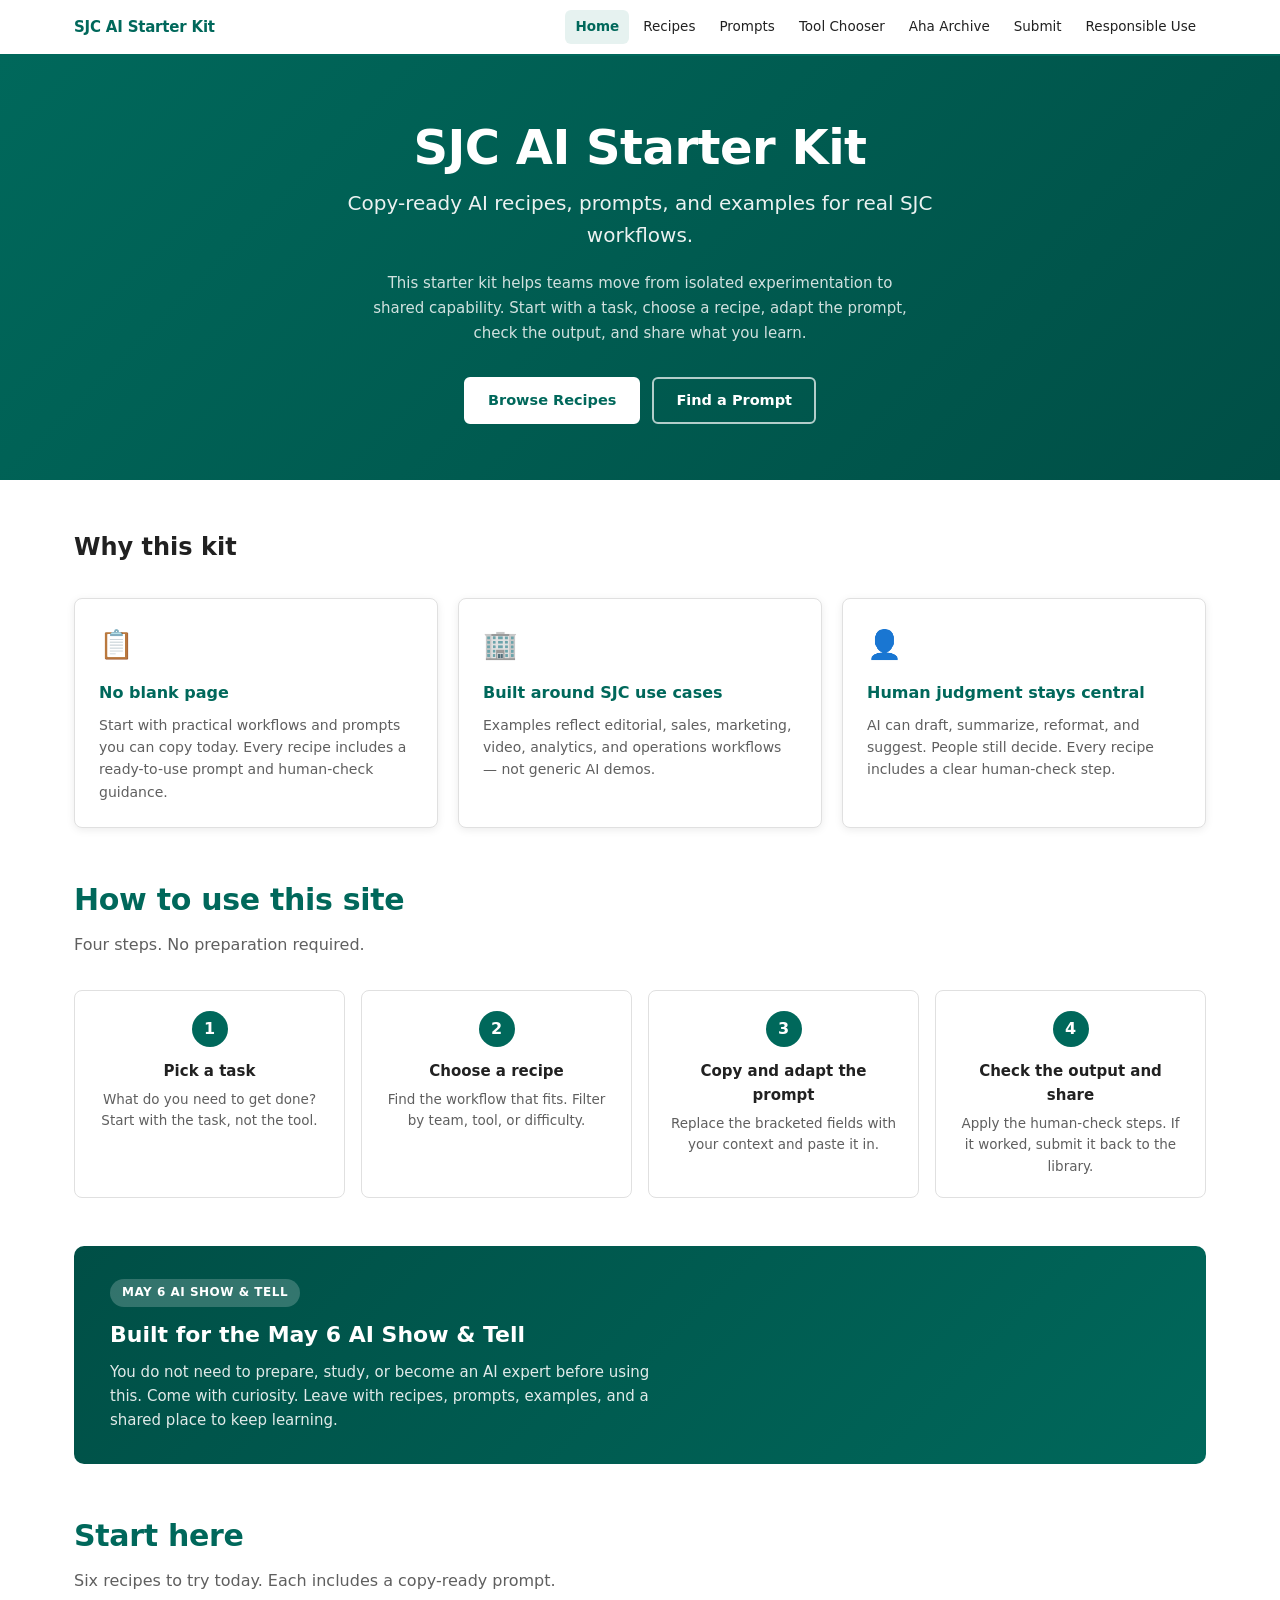
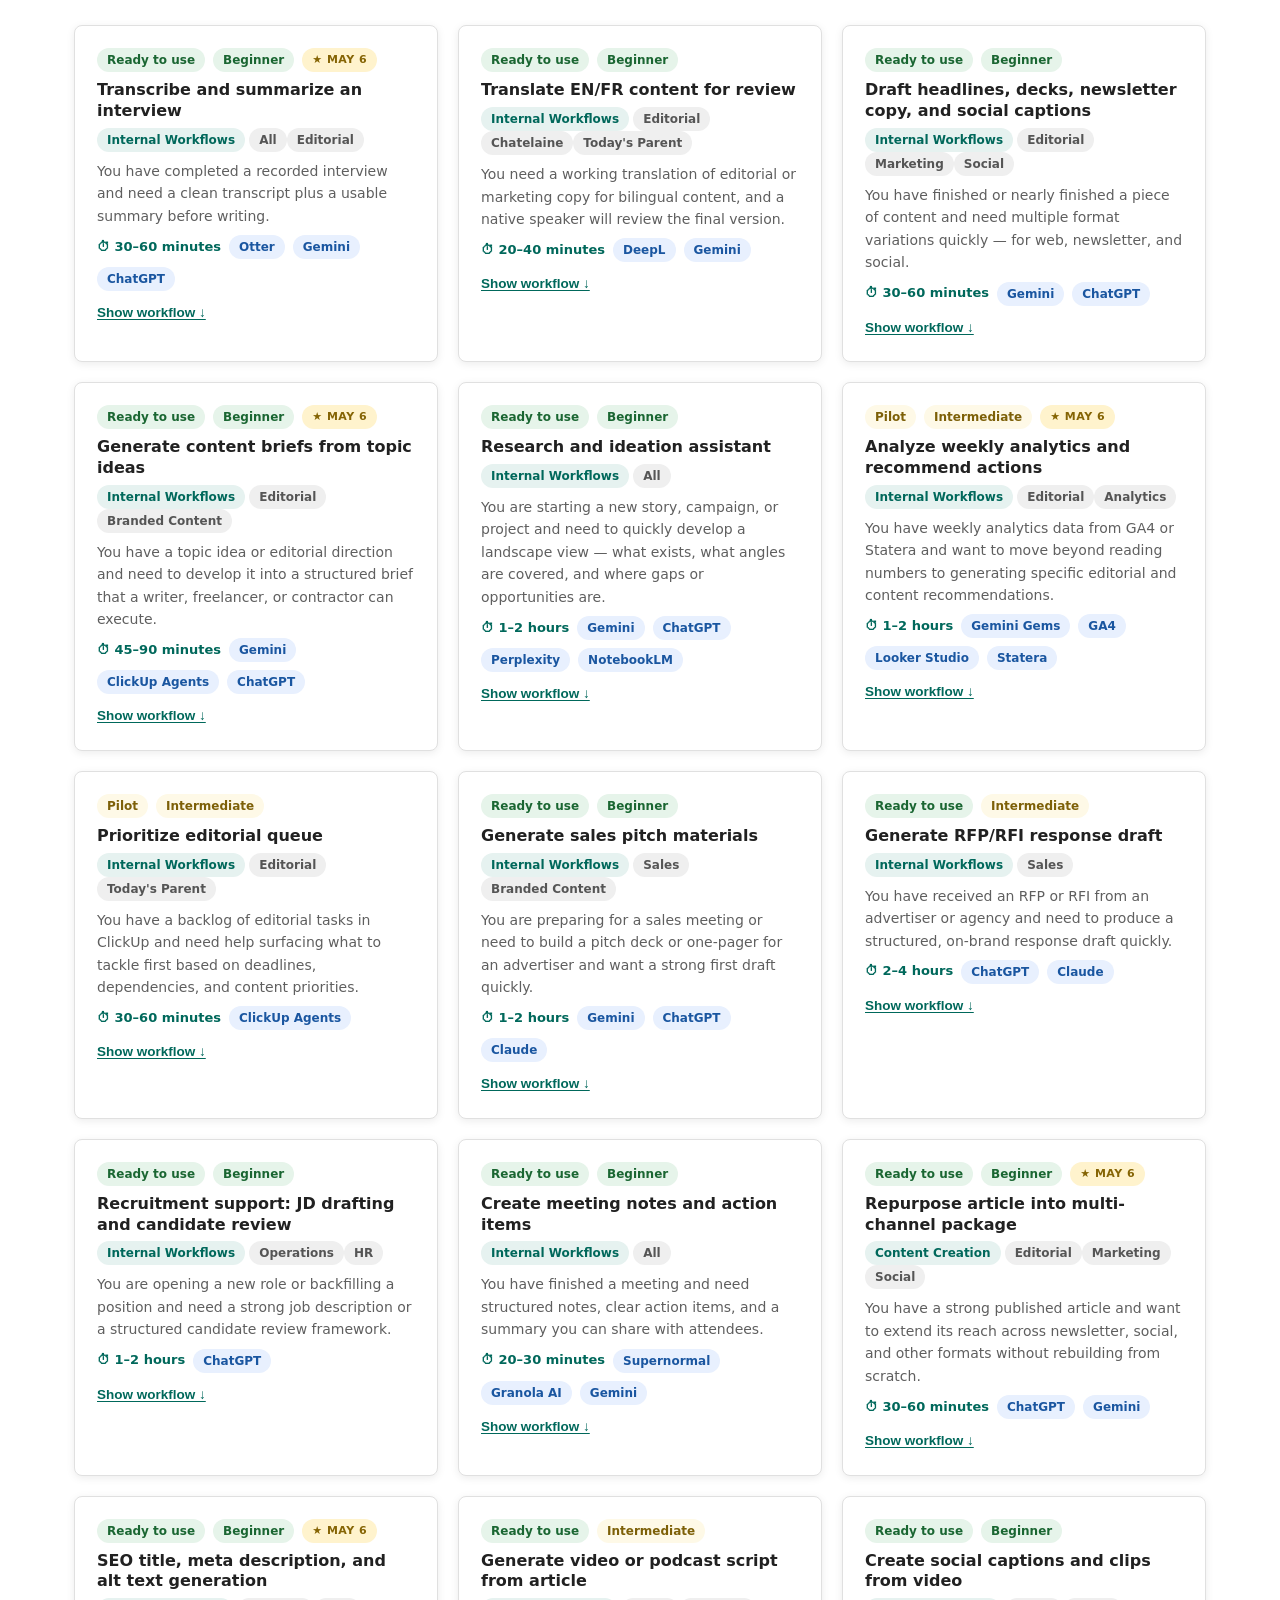
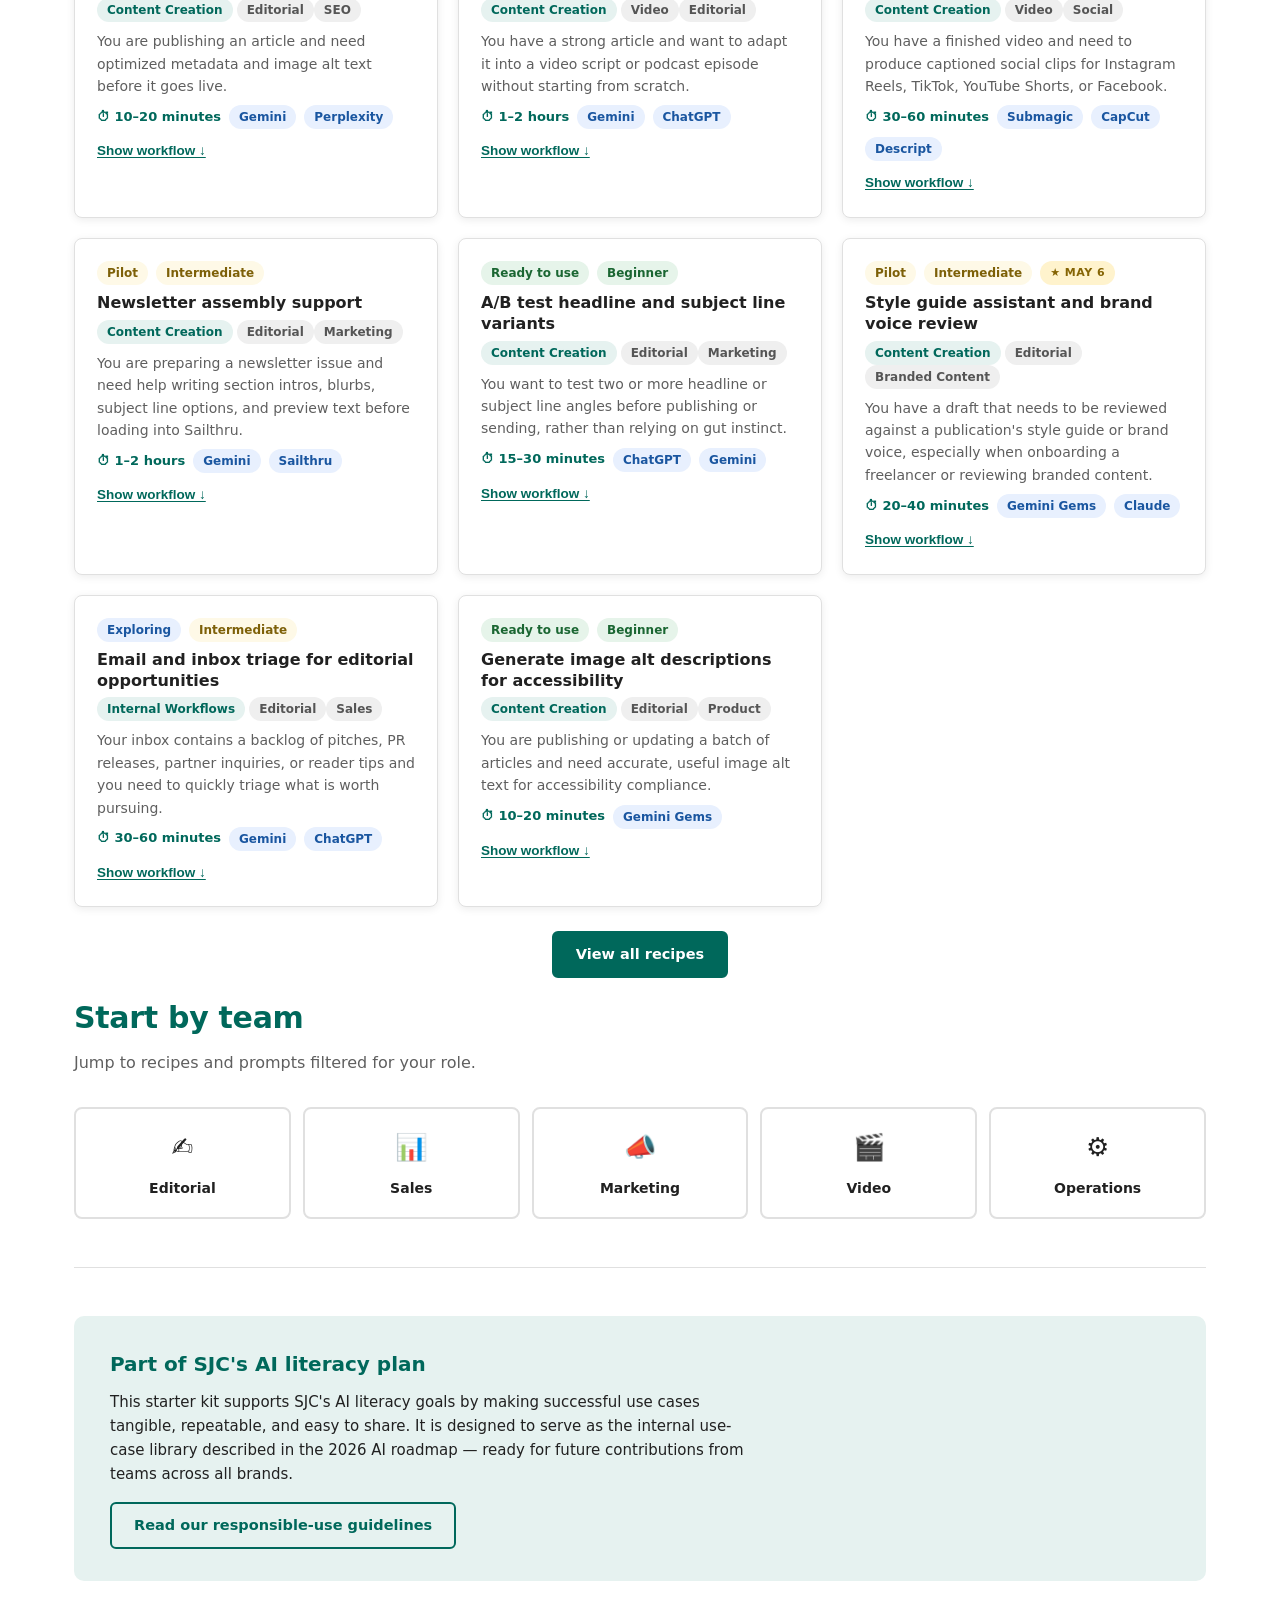
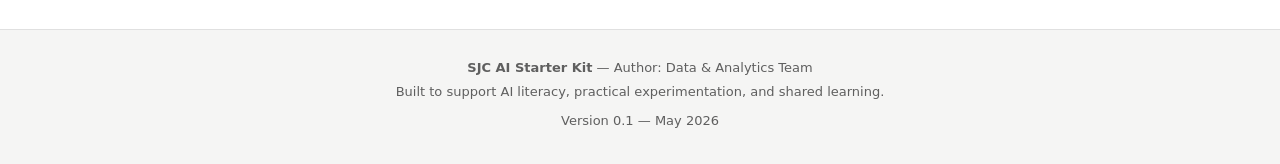
==== index.html @ 209d17f8 "feat: SJC AI Starter Kit v0.1 — 20 recipes, 50 prompts, 28 tools" ====
<!DOCTYPE html>
<html lang="en">
<head>
  <meta charset="UTF-8">
  <meta name="viewport" content="width=device-width, initial-scale=1.0">
  <title>SJC AI Starter Kit</title>
  <meta name="description" content="Copy-ready AI recipes, prompts, and examples for real SJC workflows.">
  <link rel="stylesheet" href="assets/styles.css">
</head>
<body>
<a href="#main" class="skip-link">Skip to main content</a>

<nav class="site-nav" role="navigation" aria-label="Main navigation">
  <div class="nav-inner">
    <a href="index.html" class="nav-logo">SJC AI Starter Kit</a>
    <button class="nav-toggle" aria-label="Toggle navigation" aria-expanded="false">&#9776;</button>
    <ul class="nav-links" role="list">
      <li><a href="index.html">Home</a></li>
      <li><a href="recipes.html">Recipes</a></li>
      <li><a href="prompts.html">Prompts</a></li>
      <li><a href="tools.html">Tool Chooser</a></li>
      <li><a href="aha-archive.html">Aha Archive</a></li>
      <li><a href="submit.html">Submit</a></li>
      <li><a href="responsible-use.html">Responsible Use</a></li>
    </ul>
  </div>
</nav>

<main id="main">
  <!-- Hero -->
  <section class="hero" aria-labelledby="hero-title">
    <h1 id="hero-title">SJC AI Starter Kit</h1>
    <p class="subtitle">Copy-ready AI recipes, prompts, and examples for real SJC workflows.</p>
    <p class="body-copy">This starter kit helps teams move from isolated experimentation to shared capability. Start with a task, choose a recipe, adapt the prompt, check the output, and share what you learn.</p>
    <div class="hero-ctas">
      <a href="recipes.html" class="btn btn-primary">Browse Recipes</a>
      <a href="prompts.html" class="btn btn-secondary">Find a Prompt</a>
    </div>
  </section>

  <div class="container">
    <!-- Value cards -->
    <section aria-labelledby="value-heading" style="padding-top:48px;">
      <h2 id="value-heading" class="sr-only">Why this kit</h2>
      <div class="value-cards">
        <div class="value-card">
          <div class="icon">📋</div>
          <h3>No blank page</h3>
          <p>Start with practical workflows and prompts you can copy today. Every recipe includes a ready-to-use prompt and human-check guidance.</p>
        </div>
        <div class="value-card">
          <div class="icon">🏢</div>
          <h3>Built around SJC use cases</h3>
          <p>Examples reflect editorial, sales, marketing, video, analytics, and operations workflows — not generic AI demos.</p>
        </div>
        <div class="value-card">
          <div class="icon">👤</div>
          <h3>Human judgment stays central</h3>
          <p>AI can draft, summarize, reformat, and suggest. People still decide. Every recipe includes a clear human-check step.</p>
        </div>
      </div>
    </section>

    <!-- How to use -->
    <section aria-labelledby="howto-heading" style="padding-top:16px;">
      <div class="section-header">
        <h2 id="howto-heading">How to use this site</h2>
        <p>Four steps. No preparation required.</p>
      </div>
      <div class="steps-row">
        <div class="step-card">
          <div class="step-num">1</div>
          <h3>Pick a task</h3>
          <p>What do you need to get done? Start with the task, not the tool.</p>
        </div>
        <div class="step-card">
          <div class="step-num">2</div>
          <h3>Choose a recipe</h3>
          <p>Find the workflow that fits. Filter by team, tool, or difficulty.</p>
        </div>
        <div class="step-card">
          <div class="step-num">3</div>
          <h3>Copy and adapt the prompt</h3>
          <p>Replace the bracketed fields with your context and paste it in.</p>
        </div>
        <div class="step-card">
          <div class="step-num">4</div>
          <h3>Check the output and share</h3>
          <p>Apply the human-check steps. If it worked, submit it back to the library.</p>
        </div>
      </div>
    </section>

    <!-- May 6 banner -->
    <div class="showntell-banner" role="complementary" aria-label="May 6 Show and Tell">
      <div class="banner-text">
        <span class="banner-tag">May 6 AI Show &amp; Tell</span>
        <h2>Built for the May 6 AI Show &amp; Tell</h2>
        <p>You do not need to prepare, study, or become an AI expert before using this. Come with curiosity. Leave with recipes, prompts, examples, and a shared place to keep learning.</p>
      </div>
    </div>

    <!-- Featured recipes -->
    <section aria-labelledby="featured-heading">
      <div class="section-header">
        <h2 id="featured-heading">Start here</h2>
        <p>Six recipes to try today. Each includes a copy-ready prompt.</p>
      </div>
      <div id="recipes-container" class="cards-grid" aria-live="polite">
        <p style="color:var(--text-muted);font-size:14px;">Loading recipes… If recipes do not appear, run <code>python3 -m http.server 8000</code> and open <a href="http://localhost:8000">localhost:8000</a>.</p>
      </div>
      <div style="margin-top:24px;text-align:center;">
        <a href="recipes.html" class="btn btn-teal">View all recipes</a>
      </div>
    </section>

    <!-- Starter paths -->
    <section aria-labelledby="paths-heading" style="padding-top:16px;">
      <div class="section-header">
        <h2 id="paths-heading">Start by team</h2>
        <p>Jump to recipes and prompts filtered for your role.</p>
      </div>
      <div class="starter-paths">
        <a href="recipes.html?team=Editorial" class="starter-path"><span class="path-icon">✍️</span>Editorial</a>
        <a href="recipes.html?team=Sales" class="starter-path"><span class="path-icon">📊</span>Sales</a>
        <a href="recipes.html?team=Marketing" class="starter-path"><span class="path-icon">📣</span>Marketing</a>
        <a href="recipes.html?team=Video" class="starter-path"><span class="path-icon">🎬</span>Video</a>
        <a href="recipes.html?team=Operations" class="starter-path"><span class="path-icon">⚙️</span>Operations</a>
      </div>
    </section>

    <hr class="section-divider">

    <!-- AI literacy -->
    <div class="literacy-section" role="complementary">
      <h2>Part of SJC's AI literacy plan</h2>
      <p>This starter kit supports SJC's AI literacy goals by making successful use cases tangible, repeatable, and easy to share. It is designed to serve as the internal use-case library described in the 2026 AI roadmap — ready for future contributions from teams across all brands.</p>
      <div style="margin-top:16px;"><a href="responsible-use.html" class="btn btn-outline">Read our responsible-use guidelines</a></div>
    </div>
  </div>
</main>

<footer class="site-footer" role="contentinfo">
  <div class="container">
    <p><strong>SJC AI Starter Kit</strong> &mdash; Author: Data &amp; Analytics Team</p>
    <p>Built to support AI literacy, practical experimentation, and shared learning.</p>
    <p style="margin-top:8px;">Version 0.1 &mdash; May 2026</p>
  </div>
</footer>

<script src="assets/app.js"></script>
</body>
</html>
---- assets/styles.css ----
/* SJC AI Starter Kit — Styles */
/* Color palette: SJC teal #00685B, body #212121, bg #ffffff/#f5f5f4 */

:root {
  --teal:       #00685B;
  --teal-dark:  #004f46;
  --teal-light: #e6f2f0;
  --text:       #212121;
  --text-muted: #5f5f5f;
  --bg:         #ffffff;
  --bg-alt:     #f5f5f4;
  --border:     #e0e0e0;
  --shadow:     0 2px 8px rgba(0,0,0,0.08);
  --radius:     6px;
  --font:       system-ui, -apple-system, 'Segoe UI', Arial, sans-serif;
  --max-w:      1180px;
  --nav-h:      56px;
}

*, *::before, *::after { box-sizing: border-box; margin: 0; padding: 0; }

html { scroll-behavior: smooth; }

body {
  font-family: var(--font);
  font-size: 16px;
  line-height: 1.6;
  color: var(--text);
  background: var(--bg);
}

/* ── Skip link ─────────────────────────────────────────────────────── */
.skip-link {
  position: absolute;
  top: -40px;
  left: 0;
  background: var(--teal);
  color: #fff;
  padding: 8px 16px;
  z-index: 9999;
  text-decoration: none;
  font-size: 14px;
}
.skip-link:focus { top: 0; }

/* ── Nav ────────────────────────────────────────────────────────────── */
.site-nav {
  position: sticky;
  top: 0;
  z-index: 100;
  background: var(--bg);
  border-bottom: 2px solid var(--teal);
  height: var(--nav-h);
}
.nav-inner {
  max-width: var(--max-w);
  margin: 0 auto;
  padding: 0 24px;
  height: 100%;
  display: flex;
  align-items: center;
  justify-content: space-between;
}
.nav-logo {
  font-size: 15px;
  font-weight: 700;
  color: var(--teal);
  text-decoration: none;
  white-space: nowrap;
  letter-spacing: -0.2px;
}
.nav-links {
  display: flex;
  gap: 4px;
  list-style: none;
}
.nav-links a {
  display: block;
  padding: 6px 10px;
  font-size: 13.5px;
  font-weight: 500;
  color: var(--text);
  text-decoration: none;
  border-radius: var(--radius);
  transition: background 0.15s, color 0.15s;
}
.nav-links a:hover,
.nav-links a.active { background: var(--teal-light); color: var(--teal); }
.nav-links a.active { font-weight: 700; }

.nav-toggle {
  display: none;
  background: none;
  border: none;
  cursor: pointer;
  padding: 8px;
  color: var(--text);
  font-size: 22px;
  line-height: 1;
}

/* ── Layout ─────────────────────────────────────────────────────────── */
.container {
  max-width: var(--max-w);
  margin: 0 auto;
  padding: 0 24px;
}
.page-body { padding: 40px 0 80px; }

/* ── Hero ───────────────────────────────────────────────────────────── */
.hero {
  background: linear-gradient(135deg, var(--teal) 0%, var(--teal-dark) 100%);
  color: #fff;
  padding: 64px 24px 56px;
  text-align: center;
}
.hero h1 {
  font-size: clamp(28px, 5vw, 48px);
  font-weight: 700;
  letter-spacing: -0.5px;
  margin-bottom: 12px;
  line-height: 1.15;
}
.hero .subtitle {
  font-size: clamp(16px, 2.5vw, 20px);
  opacity: 0.92;
  max-width: 600px;
  margin: 0 auto 20px;
}
.hero .body-copy {
  font-size: 15px;
  opacity: 0.82;
  max-width: 560px;
  margin: 0 auto 32px;
  line-height: 1.65;
}
.hero-ctas { display: flex; gap: 12px; justify-content: center; flex-wrap: wrap; }

/* ── Buttons ────────────────────────────────────────────────────────── */
.btn {
  display: inline-block;
  padding: 11px 22px;
  border-radius: var(--radius);
  font-size: 14.5px;
  font-weight: 600;
  cursor: pointer;
  border: 2px solid transparent;
  text-decoration: none;
  transition: all 0.15s;
  line-height: 1.4;
}
.btn-primary {
  background: #fff;
  color: var(--teal);
  border-color: #fff;
}
.btn-primary:hover { background: var(--teal-light); border-color: var(--teal-light); }
.btn-secondary {
  background: transparent;
  color: #fff;
  border-color: rgba(255,255,255,0.7);
}
.btn-secondary:hover { background: rgba(255,255,255,0.15); }
.btn-teal {
  background: var(--teal);
  color: #fff;
  border-color: var(--teal);
}
.btn-teal:hover { background: var(--teal-dark); border-color: var(--teal-dark); }
.btn-outline {
  background: transparent;
  color: var(--teal);
  border-color: var(--teal);
}
.btn-outline:hover { background: var(--teal-light); }
.btn-sm {
  padding: 6px 14px;
  font-size: 13px;
}
.btn:focus-visible {
  outline: 3px solid var(--teal);
  outline-offset: 2px;
}

/* ── Section headers ────────────────────────────────────────────────── */
.section-header {
  margin-bottom: 32px;
}
.section-header h2 {
  font-size: clamp(22px, 3vw, 30px);
  font-weight: 700;
  color: var(--teal);
  letter-spacing: -0.3px;
  margin-bottom: 8px;
}
.section-header p { color: var(--text-muted); max-width: 640px; }
.page-intro {
  padding: 40px 0 8px;
}
.page-intro h1 {
  font-size: clamp(24px, 4vw, 36px);
  font-weight: 700;
  color: var(--teal);
  letter-spacing: -0.4px;
  margin-bottom: 8px;
}
.page-intro .subtitle { font-size: 17px; color: var(--text-muted); margin-bottom: 8px; }

/* ── Cards ──────────────────────────────────────────────────────────── */
.cards-grid {
  display: grid;
  grid-template-columns: repeat(auto-fill, minmax(300px, 1fr));
  gap: 20px;
}
.cards-grid-2 {
  grid-template-columns: repeat(auto-fill, minmax(360px, 1fr));
}
.card {
  background: var(--bg);
  border: 1px solid var(--border);
  border-radius: 8px;
  box-shadow: var(--shadow);
  padding: 22px;
  display: flex;
  flex-direction: column;
  gap: 10px;
  transition: box-shadow 0.15s, transform 0.15s;
}
.card:hover { box-shadow: 0 4px 16px rgba(0,0,0,0.12); transform: translateY(-2px); }
.card-title {
  font-size: 16px;
  font-weight: 700;
  color: var(--text);
  line-height: 1.3;
}
.card-meta { font-size: 13px; color: var(--text-muted); }
.card-body { font-size: 14px; color: var(--text-muted); flex: 1; }
.card-footer { margin-top: 6px; display: flex; gap: 8px; flex-wrap: wrap; align-items: center; }

/* ── Tags ───────────────────────────────────────────────────────────── */
.tag {
  display: inline-block;
  padding: 3px 10px;
  border-radius: 20px;
  font-size: 12px;
  font-weight: 600;
  line-height: 1.5;
}
.tag-teal     { background: var(--teal-light); color: var(--teal); }
.tag-gray     { background: #efefef; color: #555; }
.tag-green    { background: #e6f4ea; color: #1a6632; }
.tag-yellow   { background: #fef9e7; color: #7d6008; }
.tag-blue     { background: #e8f0fe; color: #1a56a0; }
.tag-red      { background: #fdecea; color: #b71c1c; }
.tag-purple   { background: #f3e8fd; color: #6d1fa0; }

.status-ready    { background: #e6f4ea; color: #1a6632; }
.status-pilot    { background: #fef9e7; color: #7d6008; }
.status-exploring { background: #e8f0fe; color: #1a56a0; }
.status-using    { background: #e6f4ea; color: #1a6632; }

.diff-beginner     { background: #e6f4ea; color: #1a6632; }
.diff-intermediate { background: #fef9e7; color: #7d6008; }
.diff-advanced     { background: #fdecea; color: #b71c1c; }

/* ── Filters ────────────────────────────────────────────────────────── */
.filter-bar {
  background: var(--bg-alt);
  border: 1px solid var(--border);
  border-radius: 8px;
  padding: 18px 20px;
  margin-bottom: 28px;
  display: flex;
  flex-wrap: wrap;
  gap: 14px;
  align-items: flex-end;
}
.filter-group { display: flex; flex-direction: column; gap: 5px; }
.filter-group label { font-size: 12px; font-weight: 700; color: var(--text-muted); text-transform: uppercase; letter-spacing: 0.5px; }
.filter-group input[type="text"],
.filter-group select {
  padding: 8px 12px;
  border: 1px solid var(--border);
  border-radius: var(--radius);
  font-size: 14px;
  font-family: var(--font);
  background: var(--bg);
  color: var(--text);
  min-width: 160px;
}
.filter-group input:focus,
.filter-group select:focus {
  outline: 2px solid var(--teal);
  outline-offset: 1px;
}
.filter-search { flex: 1; min-width: 200px; }

/* ── Callouts ───────────────────────────────────────────────────────── */
.callout {
  border-radius: 8px;
  padding: 16px 20px;
  margin: 16px 0;
  display: flex;
  gap: 12px;
  align-items: flex-start;
}
.callout-icon { font-size: 18px; flex-shrink: 0; margin-top: 1px; }
.callout-body { flex: 1; }
.callout-body strong { display: block; font-size: 14px; margin-bottom: 4px; }
.callout-body p { font-size: 13.5px; margin: 0; }
.callout-human   { background: #fff8e1; border-left: 4px solid #f59e0b; }
.callout-warning { background: #fdecea; border-left: 4px solid #ef5350; }
.callout-info    { background: var(--teal-light); border-left: 4px solid var(--teal); }
.callout-tip     { background: #e6f4ea; border-left: 4px solid #34a853; }

/* ── Recipe card expand ─────────────────────────────────────────────── */
.recipe-card { cursor: default; }
.recipe-card-summary {
  cursor: pointer;
  user-select: none;
}
.recipe-detail {
  display: none;
  margin-top: 16px;
  border-top: 1px solid var(--border);
  padding-top: 16px;
}
.recipe-detail.open { display: block; }
.recipe-detail h4 { font-size: 13px; font-weight: 700; text-transform: uppercase; letter-spacing: 0.5px; color: var(--text-muted); margin-bottom: 8px; margin-top: 14px; }
.recipe-detail h4:first-child { margin-top: 0; }
.recipe-steps { padding-left: 20px; }
.recipe-steps li { font-size: 14px; margin-bottom: 6px; color: var(--text); }
.recipe-checks { padding-left: 20px; }
.recipe-checks li { font-size: 14px; margin-bottom: 4px; color: var(--text); }
.recipe-prompt-block {
  background: var(--bg-alt);
  border: 1px solid var(--border);
  border-radius: var(--radius);
  padding: 14px 16px;
  font-size: 13px;
  font-family: 'Courier New', Courier, monospace;
  white-space: pre-wrap;
  word-break: break-word;
  color: var(--text);
  max-height: 280px;
  overflow-y: auto;
  position: relative;
}
.recipe-inputs { display: flex; flex-wrap: wrap; gap: 6px; }
.time-saved {
  font-size: 13px;
  color: var(--teal);
  font-weight: 600;
}
.expand-btn {
  background: none;
  border: none;
  cursor: pointer;
  font-size: 13.5px;
  font-weight: 600;
  color: var(--teal);
  padding: 4px 0;
  text-decoration: underline;
  text-underline-offset: 2px;
}
.expand-btn:focus-visible { outline: 2px solid var(--teal); outline-offset: 2px; border-radius: 2px; }

/* ── Prompt card ────────────────────────────────────────────────────── */
.prompt-card { }
.prompt-detail { display: none; margin-top: 12px; border-top: 1px solid var(--border); padding-top: 12px; }
.prompt-detail.open { display: block; }
.prompt-text-block {
  background: var(--bg-alt);
  border: 1px solid var(--border);
  border-radius: var(--radius);
  padding: 14px 16px;
  font-size: 13px;
  font-family: 'Courier New', Courier, monospace;
  white-space: pre-wrap;
  word-break: break-word;
  color: var(--text);
  max-height: 320px;
  overflow-y: auto;
  position: relative;
}
.copy-btn {
  display: inline-flex;
  align-items: center;
  gap: 6px;
  background: var(--teal);
  color: #fff;
  border: none;
  border-radius: var(--radius);
  padding: 7px 14px;
  font-size: 13px;
  font-weight: 600;
  cursor: pointer;
  transition: background 0.15s;
}
.copy-btn:hover { background: var(--teal-dark); }
.copy-btn.copied { background: #34a853; }
.copy-btn:focus-visible { outline: 2px solid var(--teal); outline-offset: 2px; }

/* ── Tool card ──────────────────────────────────────────────────────── */
.tool-card { }
.tool-name { font-size: 18px; font-weight: 700; color: var(--text); }
.tool-uses { padding-left: 18px; }
.tool-uses li { font-size: 13.5px; margin-bottom: 4px; }
.tool-watchouts { padding-left: 18px; }
.tool-watchouts li { font-size: 13px; color: #b71c1c; margin-bottom: 4px; }

/* ── Tool chooser ───────────────────────────────────────────────────── */
.tool-chooser-grid {
  display: grid;
  grid-template-columns: repeat(auto-fill, minmax(200px, 1fr));
  gap: 12px;
  margin: 24px 0;
}
.chooser-option {
  background: var(--bg);
  border: 2px solid var(--border);
  border-radius: 8px;
  padding: 18px 16px;
  text-align: center;
  cursor: pointer;
  font-size: 14px;
  font-weight: 600;
  color: var(--text);
  transition: all 0.15s;
  font-family: var(--font);
}
.chooser-option:hover,
.chooser-option.selected {
  border-color: var(--teal);
  background: var(--teal-light);
  color: var(--teal);
}
.chooser-option:focus-visible {
  outline: 2px solid var(--teal);
  outline-offset: 2px;
}
.chooser-result {
  display: none;
  background: var(--bg-alt);
  border: 1px solid var(--border);
  border-radius: 8px;
  padding: 28px;
  margin-top: 16px;
}
.chooser-result.visible { display: block; }
.chooser-result h3 { font-size: 18px; font-weight: 700; color: var(--teal); margin-bottom: 16px; }
.chooser-section { margin-bottom: 20px; }
.chooser-section h4 { font-size: 13px; font-weight: 700; text-transform: uppercase; letter-spacing: 0.5px; color: var(--text-muted); margin-bottom: 10px; }
.tool-pill-list { display: flex; flex-wrap: wrap; gap: 8px; }
.tool-pill {
  background: var(--teal);
  color: #fff;
  padding: 5px 14px;
  border-radius: 20px;
  font-size: 13px;
  font-weight: 600;
}

/* ── Aha cards ──────────────────────────────────────────────────────── */
.aha-card { }
.aha-team-badge { font-size: 12px; font-weight: 700; text-transform: uppercase; letter-spacing: 0.5px; color: var(--teal); margin-bottom: 6px; }
.aha-section { margin-top: 10px; }
.aha-section h4 { font-size: 12px; font-weight: 700; text-transform: uppercase; letter-spacing: 0.4px; color: var(--text-muted); margin-bottom: 4px; }
.aha-section p { font-size: 14px; color: var(--text); }

/* ── Responsible use ────────────────────────────────────────────────── */
.ru-section { margin-bottom: 40px; }
.ru-section h2 { font-size: 22px; font-weight: 700; color: var(--teal); margin-bottom: 12px; }
.ru-list { padding-left: 22px; }
.ru-list li { font-size: 15px; margin-bottom: 8px; line-height: 1.55; }
.ru-nope-list { padding-left: 22px; }
.ru-nope-list li { font-size: 15px; margin-bottom: 8px; color: #b71c1c; line-height: 1.55; }
.ru-nope-list li::marker { color: #b71c1c; }

/* ── How to use steps ───────────────────────────────────────────────── */
.steps-row {
  display: grid;
  grid-template-columns: repeat(auto-fit, minmax(200px, 1fr));
  gap: 16px;
  margin: 24px 0;
}
.step-card {
  background: var(--bg);
  border: 1px solid var(--border);
  border-radius: 8px;
  padding: 20px;
  text-align: center;
}
.step-num {
  width: 36px;
  height: 36px;
  background: var(--teal);
  color: #fff;
  border-radius: 50%;
  font-size: 16px;
  font-weight: 700;
  display: flex;
  align-items: center;
  justify-content: center;
  margin: 0 auto 12px;
}
.step-card h3 { font-size: 15px; font-weight: 700; margin-bottom: 6px; }
.step-card p { font-size: 13.5px; color: var(--text-muted); }

/* ── Value cards ────────────────────────────────────────────────────── */
.value-cards {
  display: grid;
  grid-template-columns: repeat(auto-fit, minmax(240px, 1fr));
  gap: 20px;
  margin: 32px 0;
}
.value-card {
  background: var(--bg);
  border: 1px solid var(--border);
  border-radius: 8px;
  padding: 24px;
  box-shadow: var(--shadow);
}
.value-card .icon { font-size: 28px; margin-bottom: 12px; }
.value-card h3 { font-size: 16px; font-weight: 700; margin-bottom: 8px; color: var(--teal); }
.value-card p { font-size: 14px; color: var(--text-muted); }

/* ── Section divider ────────────────────────────────────────────────── */
.section-divider {
  border: none;
  border-top: 1px solid var(--border);
  margin: 48px 0;
}

/* ── Showntell banner ───────────────────────────────────────────────── */
.showntell-banner {
  background: linear-gradient(135deg, #004f46, #00685B);
  color: #fff;
  border-radius: 10px;
  padding: 32px 36px;
  margin: 48px 0;
  display: flex;
  gap: 24px;
  align-items: center;
  flex-wrap: wrap;
}
.showntell-banner .banner-text h2 { font-size: 22px; font-weight: 700; margin-bottom: 8px; }
.showntell-banner .banner-text p { font-size: 15px; opacity: 0.88; max-width: 560px; line-height: 1.6; }
.banner-tag {
  display: inline-block;
  background: rgba(255,255,255,0.2);
  color: #fff;
  border-radius: 20px;
  font-size: 12px;
  font-weight: 700;
  padding: 4px 12px;
  margin-bottom: 10px;
  text-transform: uppercase;
  letter-spacing: 0.5px;
}

/* ── Starter paths ──────────────────────────────────────────────────── */
.starter-paths {
  display: grid;
  grid-template-columns: repeat(auto-fit, minmax(160px, 1fr));
  gap: 12px;
  margin: 24px 0;
}
.starter-path {
  background: var(--bg);
  border: 2px solid var(--border);
  border-radius: 8px;
  padding: 18px 14px;
  text-align: center;
  text-decoration: none;
  color: var(--text);
  font-size: 14px;
  font-weight: 600;
  transition: all 0.15s;
}
.starter-path:hover { border-color: var(--teal); color: var(--teal); background: var(--teal-light); }
.starter-path .path-icon { font-size: 26px; display: block; margin-bottom: 8px; }

/* ── Submit form ────────────────────────────────────────────────────── */
.submit-section { margin-bottom: 48px; }
.submit-section h2 { font-size: 22px; font-weight: 700; color: var(--teal); margin-bottom: 8px; }
.submit-section > p { font-size: 15px; color: var(--text-muted); margin-bottom: 20px; }
.template-block {
  background: var(--bg-alt);
  border: 1px solid var(--border);
  border-radius: 8px;
  padding: 20px 24px;
  font-size: 13.5px;
  font-family: 'Courier New', Courier, monospace;
  white-space: pre-wrap;
  line-height: 1.65;
  color: var(--text);
}

/* ── Footer ─────────────────────────────────────────────────────────── */
.site-footer {
  background: var(--bg-alt);
  border-top: 1px solid var(--border);
  padding: 28px 24px;
  text-align: center;
  font-size: 13px;
  color: var(--text-muted);
}
.site-footer p { margin-bottom: 4px; }
.site-footer a { color: var(--teal); text-decoration: none; }
.site-footer a:hover { text-decoration: underline; }

/* ── Results count ──────────────────────────────────────────────────── */
.results-count { font-size: 13.5px; color: var(--text-muted); margin-bottom: 16px; }
.no-results { text-align: center; padding: 48px; color: var(--text-muted); font-size: 15px; }

/* ── Literacy section ───────────────────────────────────────────────── */
.literacy-section {
  background: var(--teal-light);
  border-radius: 10px;
  padding: 32px 36px;
  margin: 48px 0;
}
.literacy-section h2 { font-size: 20px; font-weight: 700; color: var(--teal); margin-bottom: 10px; }
.literacy-section p { font-size: 15px; color: var(--text); max-width: 640px; }

/* ── Featured tag ───────────────────────────────────────────────────── */
.featured-badge {
  background: #fff3cd;
  color: #856404;
  font-size: 11px;
  font-weight: 700;
  padding: 3px 10px;
  border-radius: 20px;
  text-transform: uppercase;
  letter-spacing: 0.5px;
}

/* ── Responsive ─────────────────────────────────────────────────────── */
@media (max-width: 768px) {
  .nav-links {
    display: none;
    position: absolute;
    top: var(--nav-h);
    left: 0;
    right: 0;
    background: var(--bg);
    border-bottom: 2px solid var(--teal);
    flex-direction: column;
    padding: 12px 16px 16px;
    gap: 2px;
    box-shadow: 0 4px 12px rgba(0,0,0,0.1);
  }
  .nav-links.open { display: flex; }
  .nav-links a { padding: 10px 12px; font-size: 15px; }
  .nav-toggle { display: block; }

  .hero { padding: 48px 20px 40px; }
  .container { padding: 0 16px; }
  .cards-grid { grid-template-columns: 1fr; }
  .filter-bar { flex-direction: column; gap: 12px; }
  .filter-group input[type="text"],
  .filter-group select { min-width: 100%; width: 100%; }
  .showntell-banner { padding: 24px 20px; }
  .tool-chooser-grid { grid-template-columns: repeat(auto-fill, minmax(160px, 1fr)); }
  .steps-row { grid-template-columns: 1fr 1fr; }
  .starter-paths { grid-template-columns: repeat(3, 1fr); }
}

@media (max-width: 480px) {
  .steps-row { grid-template-columns: 1fr; }
  .starter-paths { grid-template-columns: repeat(2, 1fr); }
  .hero-ctas { flex-direction: column; align-items: center; }
}
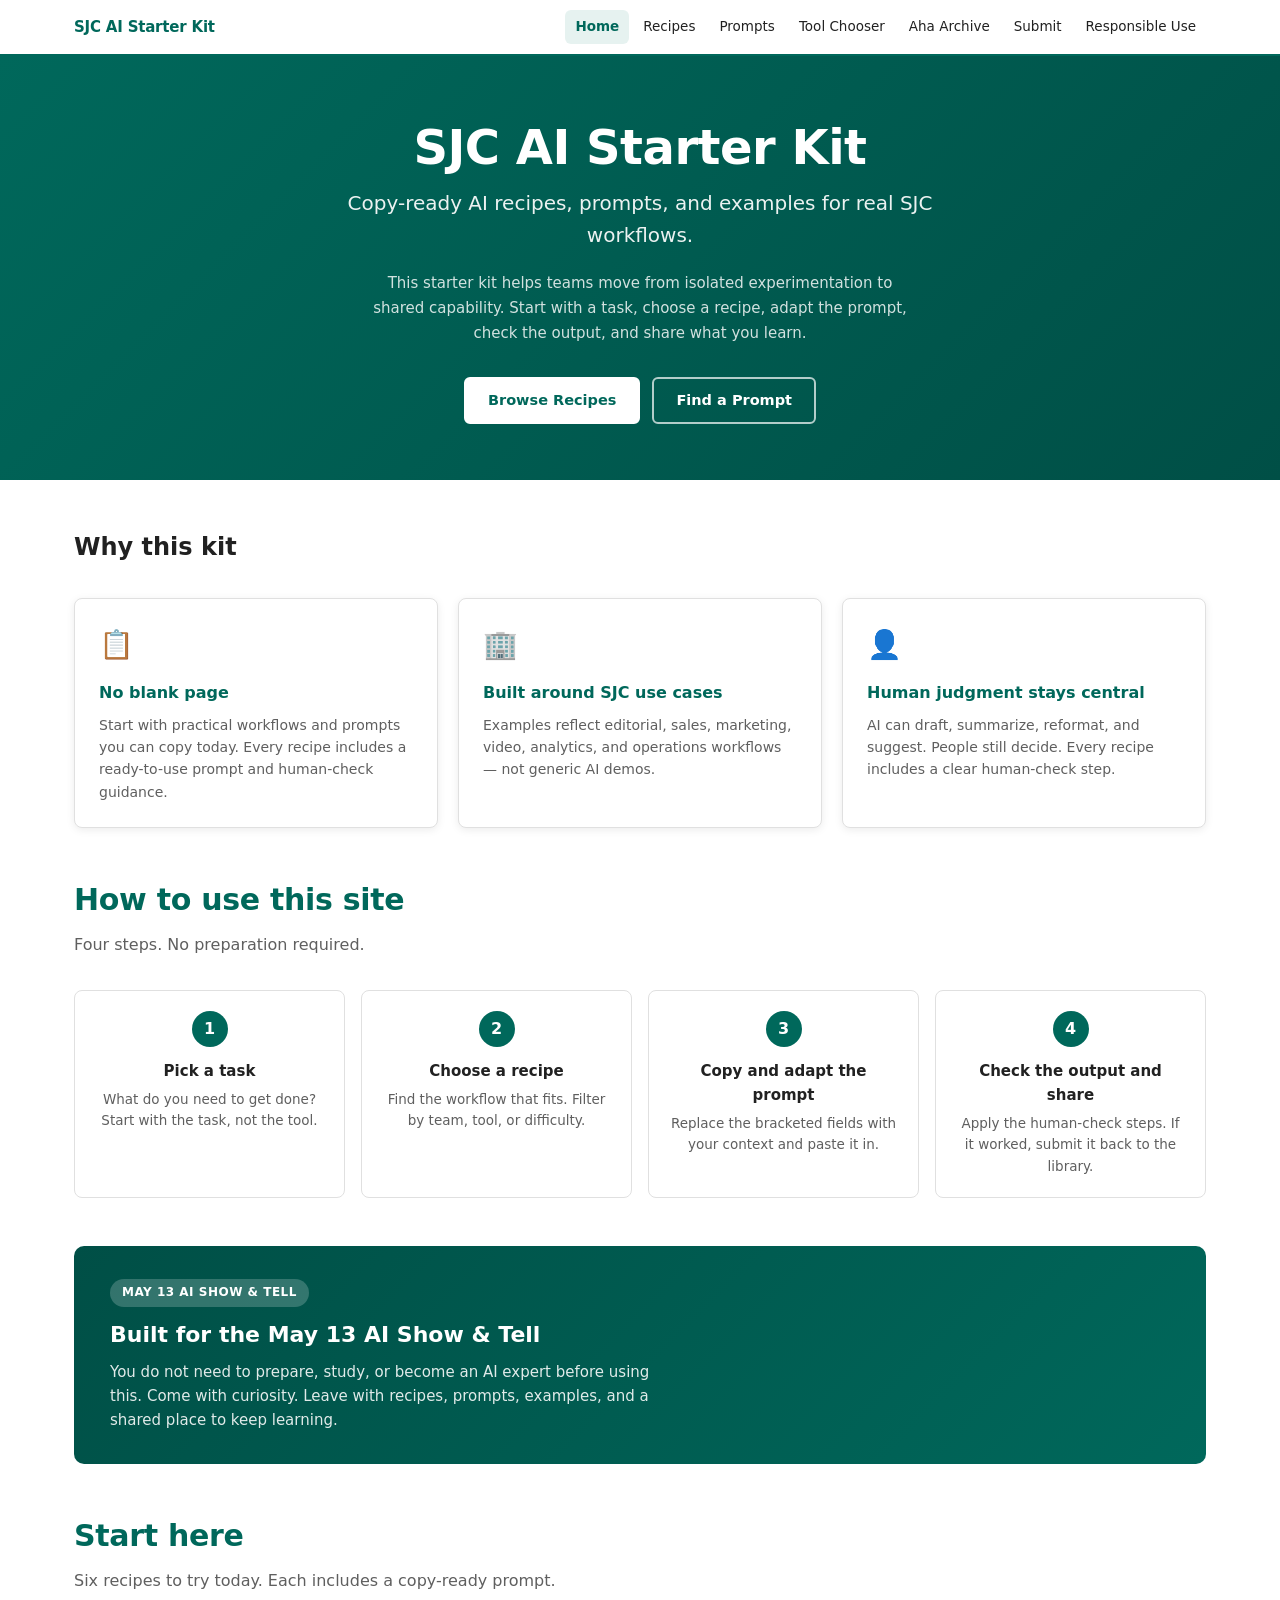
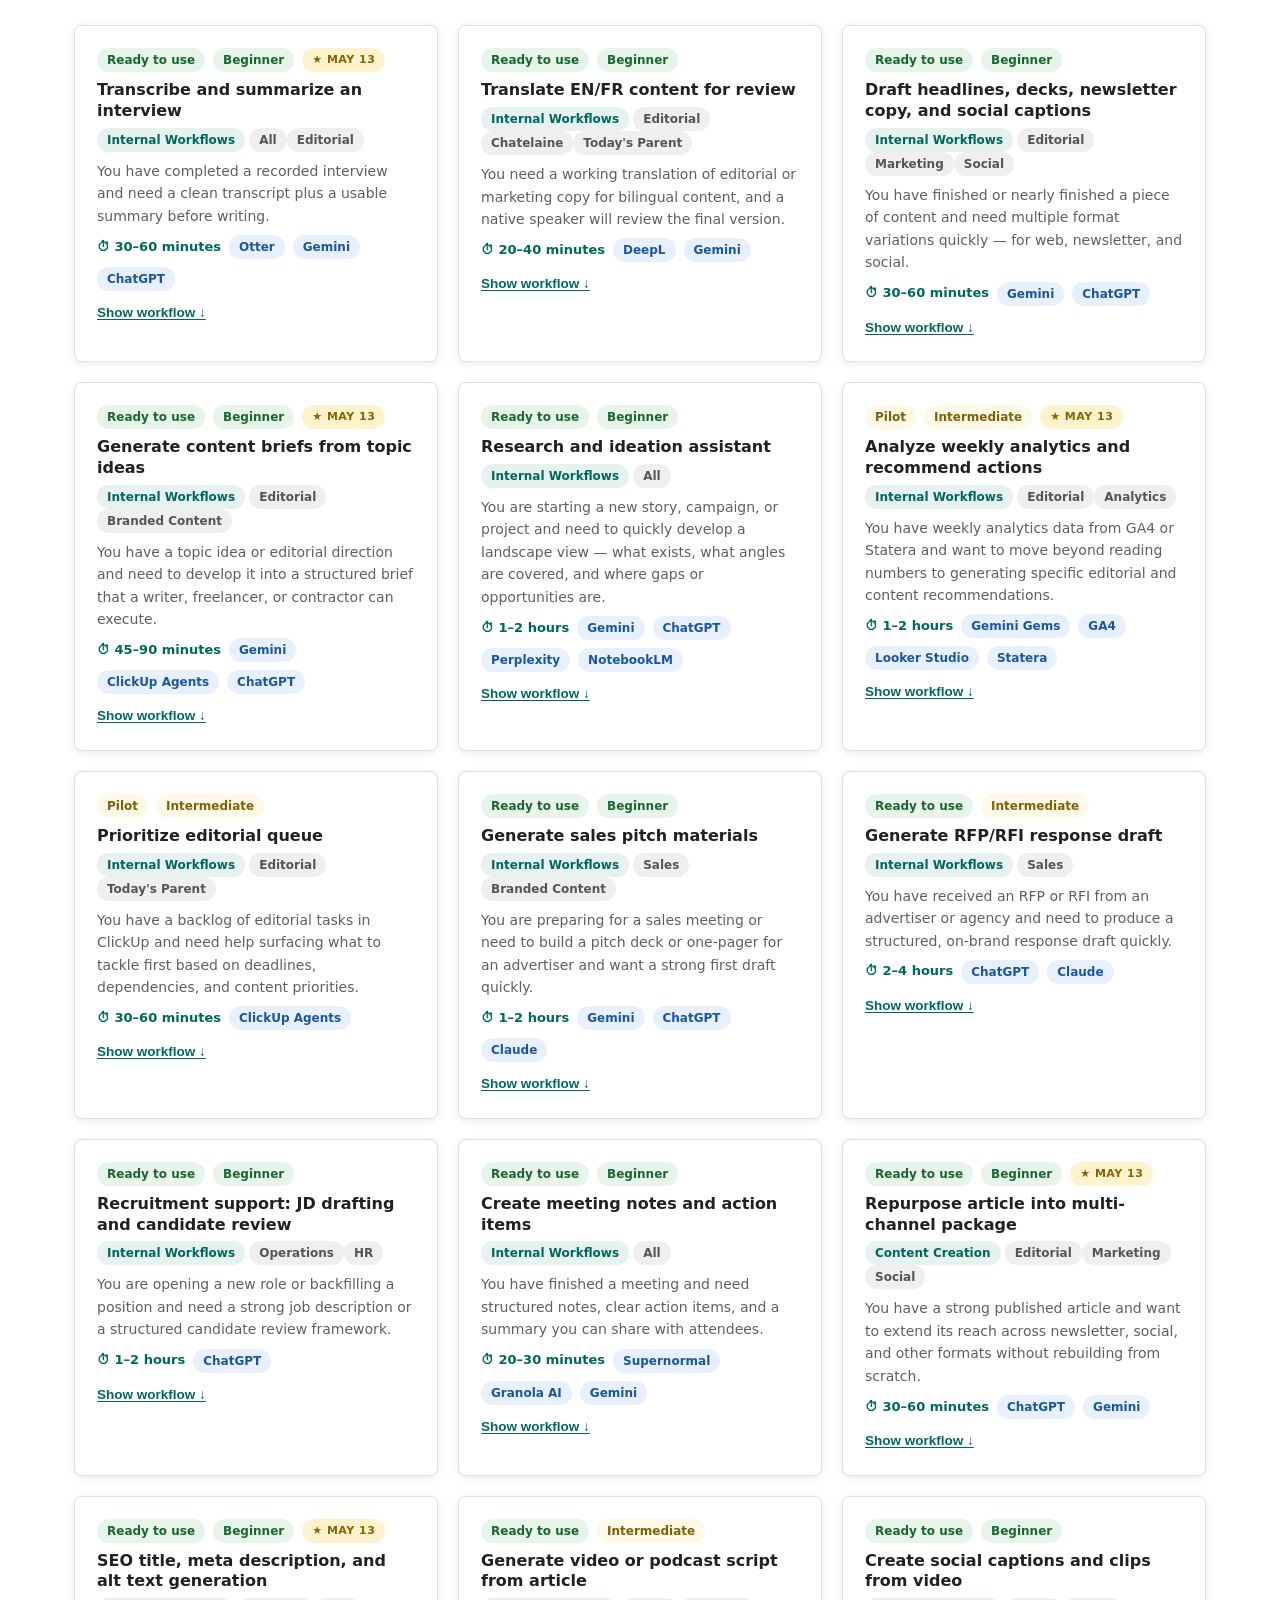
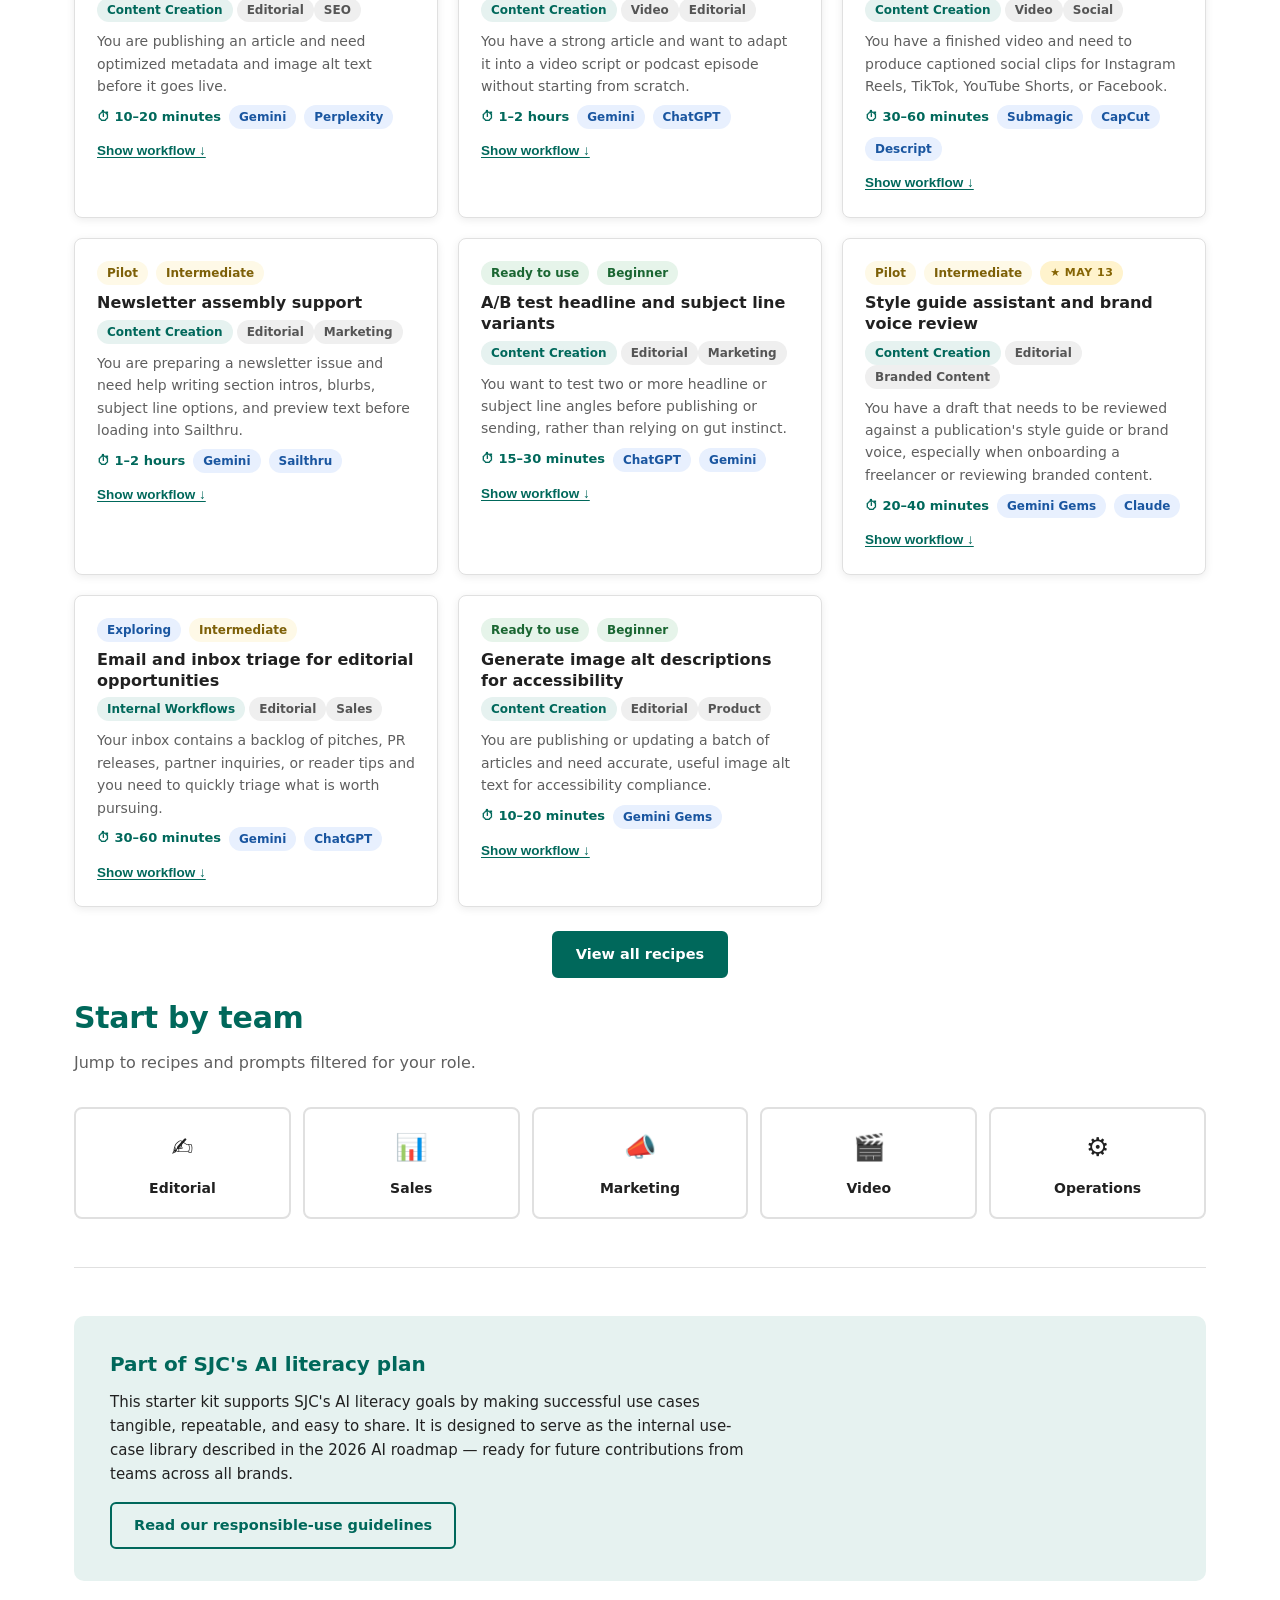
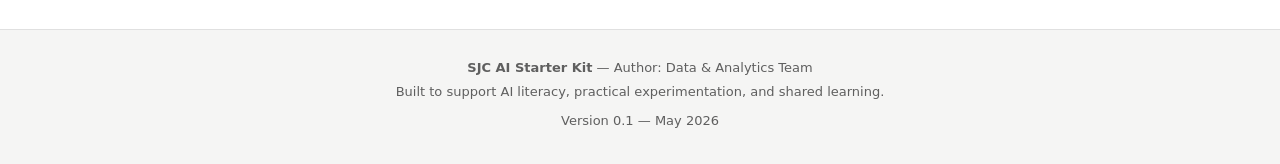
==== commit d4589f2e: "chore: update Show & Tell date from May 6 to May 13 Co-Authored-By: Claude Sonnet 4.6 <noreply@anthr" ====
--- a/index.html
+++ b/index.html
@@ -91,11 +91,11 @@
       </div>
     </section>
 
-    <!-- May 6 banner -->
-    <div class="showntell-banner" role="complementary" aria-label="May 6 Show and Tell">
+    <!-- May 13 banner -->
+    <div class="showntell-banner" role="complementary" aria-label="May 13 Show and Tell">
       <div class="banner-text">
-        <span class="banner-tag">May 6 AI Show &amp; Tell</span>
-        <h2>Built for the May 6 AI Show &amp; Tell</h2>
+        <span class="banner-tag">May 13 AI Show &amp; Tell</span>
+        <h2>Built for the May 13 AI Show &amp; Tell</h2>
         <p>You do not need to prepare, study, or become an AI expert before using this. Come with curiosity. Leave with recipes, prompts, examples, and a shared place to keep learning.</p>
       </div>
     </div>
